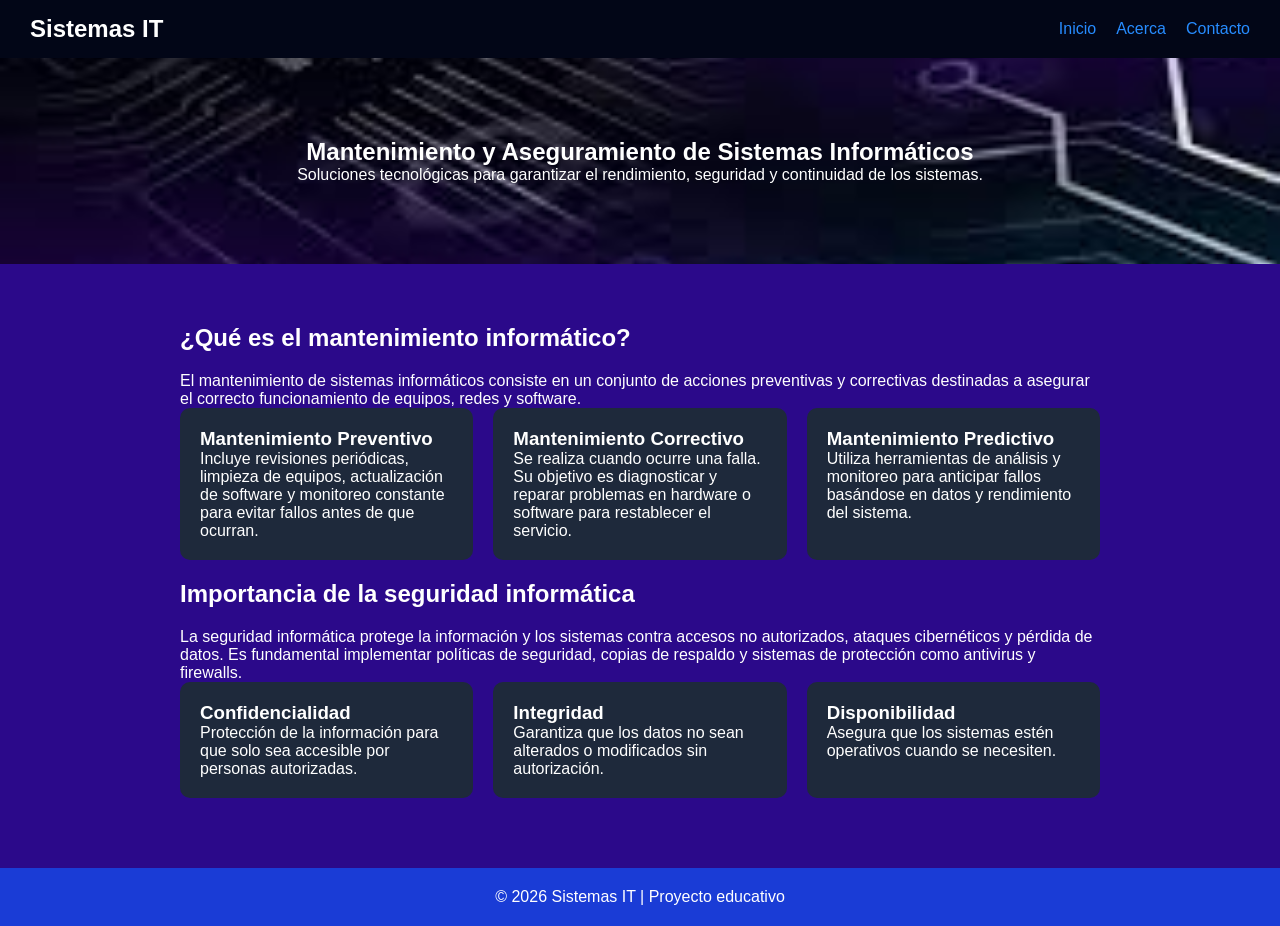
==== about.html @ 4f017f99 "cambio archivo index" ====
<!DOCTYPE html>
<html lang="es">
<head>
    <meta charset="UTF-8">
    <title>Sistemas Informáticos</title>
    <link rel="stylesheet" href="style.css">
</head>
<body>

<header>
    <nav>
        <h1>Sistemas IT</h1>
        <ul>
            <li><a href="index.html">Inicio</a></li>
            <li><a href="about.html">Acerca</a></li>
            <li><a href="contact.html">Contacto</a></li>
        </ul>
    </nav>
</header>

<section class="hero">
    <h2>Mantenimiento y Aseguramiento de Sistemas Informáticos</h2>
    <p>Soluciones tecnológicas para garantizar el rendimiento, seguridad y continuidad de los sistemas.</p>
</section>

<section class="contenido">
    <h2>¿Qué es el mantenimiento informático?</h2>
    <p>
        El mantenimiento de sistemas informáticos consiste en un conjunto de acciones preventivas y correctivas
        destinadas a asegurar el correcto funcionamiento de equipos, redes y software.
    </p>

    <div class="grid">
        <div class="card">
            <h3>Mantenimiento Preventivo</h3>
            <p>
                Incluye revisiones periódicas, limpieza de equipos, actualización de software y monitoreo constante 
                para evitar fallos antes de que ocurran.
            </p>
        </div>

        <div class="card">
            <h3>Mantenimiento Correctivo</h3>
            <p>
                Se realiza cuando ocurre una falla. Su objetivo es diagnosticar y reparar problemas en hardware 
                o software para restablecer el servicio.
            </p>
        </div>

        <div class="card">
            <h3>Mantenimiento Predictivo</h3>
            <p>
                Utiliza herramientas de análisis y monitoreo para anticipar fallos basándose en datos y rendimiento 
                del sistema.
            </p>
        </div>
    </div>

    <h2>Importancia de la seguridad informática</h2>
    <p>
        La seguridad informática protege la información y los sistemas contra accesos no autorizados, ataques 
        cibernéticos y pérdida de datos. Es fundamental implementar políticas de seguridad, copias de respaldo 
        y sistemas de protección como antivirus y firewalls.
    </p>

    <div class="grid">
        <div class="card">
            <h3>Confidencialidad</h3>
            <p>Protección de la información para que solo sea accesible por personas autorizadas.</p>
        </div>

        <div class="card">
            <h3>Integridad</h3>
            <p>Garantiza que los datos no sean alterados o modificados sin autorización.</p>
        </div>

        <div class="card">
            <h3>Disponibilidad</h3>
            <p>Asegura que los sistemas estén operativos cuando se necesiten.</p>
        </div>
    </div>
</section>

<footer>
    <p>© 2026 Sistemas IT | Proyecto educativo</p>
</footer>

</body>
</html>
---- style.css ----
* {
    margin: 0;
    padding: 0;
    box-sizing: border-box;
}

body {
    font-family: Arial, sans-serif;
    background: #2b098a;
    color: rgb(255, 255, 255);
}

/* NAV */
header {
    background: #020617;
    padding: 15px 30px;
}

nav {
    display: flex;
    justify-content: space-between;
    align-items: center;
}

nav ul {
    display: flex;
    list-style: none;
    gap: 20px;
}

nav a {
    color: rgb(39, 140, 255);
    text-decoration: none;
    position: relative;
}

nav a::after {
    content: "";
    width: 0;
    height: 2px;
    background: rgb(71, 233, 233);
    position: absolute;
    left: 0;
    bottom: -5px;
    transition: 0.3s;
}

nav a:hover::after {
    width: 100%;
}

/* HERO */
.hero {
    text-align: center;
    padding: 80px 20px;
    background: url('IMG/informatica.jpg') no-repeat center center;
    background-size: cover;
}

/* CONTENIDO */
.contenido {
    padding: 40px;
    max-width: 1000px;
    margin: auto;
}

.contenido h2 {
    margin: 20px 0;
}

/* GRID */
.grid {
    display: flex;
    flex-wrap: wrap;
    gap: 20px;
}

/* CARDS */
.card {
    flex: 1 1 250px;
    background: #1e293b;
    padding: 20px;
    border-radius: 10px;
    transition: 0.3s;
}

.card:hover {
    transform: translateY(-5px);
    background: #7da7f0;
}

/* FORM */
form {
    display: flex;
    flex-direction: column;
    max-width: 300px;
}

form input, form textarea {
    margin: 10px 0;
    padding: 10px;
    border: none;
    border-radius: 5px;
}

button {
    background: cyan;
    border: none;
    padding: 10px;
    cursor: pointer;
}

/* FOOTER */
footer {
    text-align: center;
    padding: 20px;
    background: #1a3cd6;
    margin-top: 30px;
}
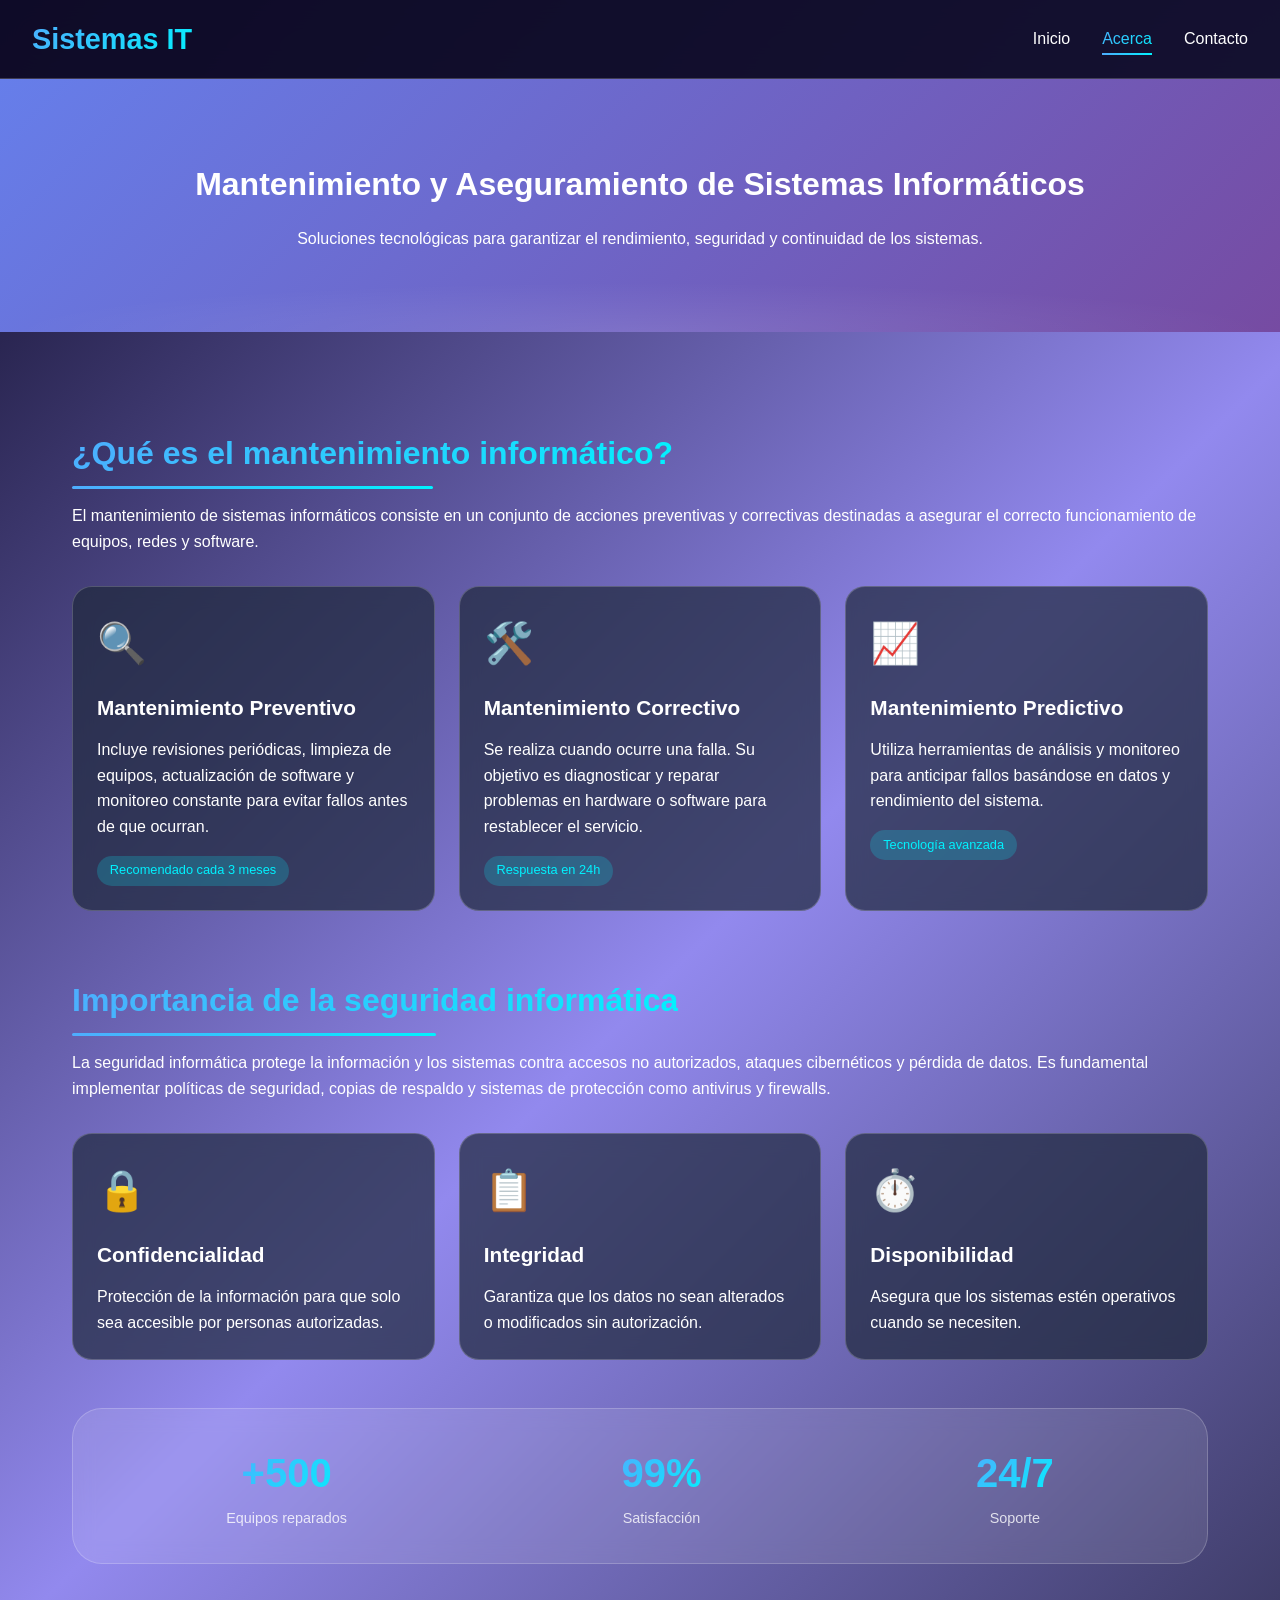
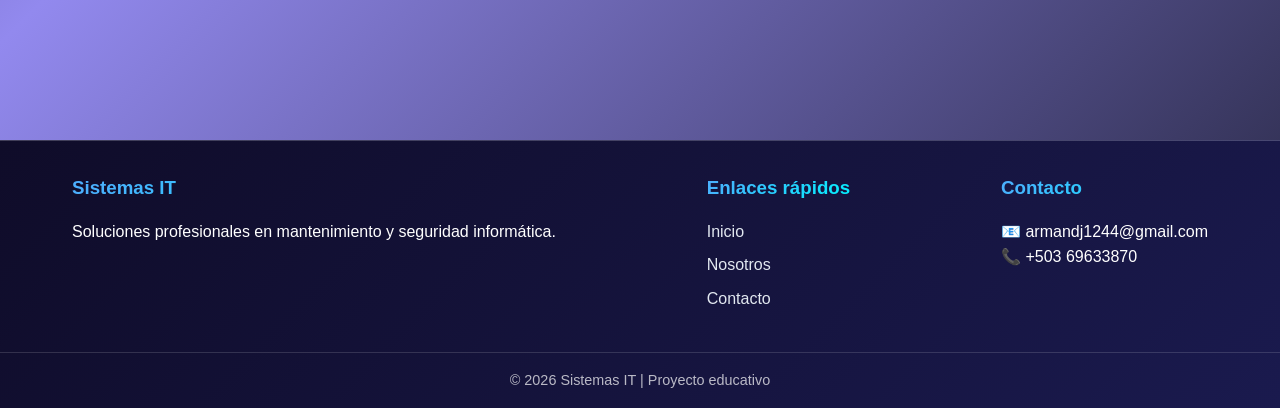
==== commit 1376596c: "main" ====
--- a/about.html
+++ b/about.html
@@ -2,88 +2,140 @@
 <html lang="es">
 <head>
     <meta charset="UTF-8">
-    <title>Sistemas Informáticos</title>
+    <meta name="viewport" content="width=device-width, initial-scale=1.0">
+    <meta name="description" content="Conoce nuestros servicios de mantenimiento y aseguramiento de sistemas informáticos">
+    <title>Sistemas IT | Acerca de nosotros</title>
     <link rel="stylesheet" href="style.css">
 </head>
 <body>
 
 <header>
     <nav>
-        <h1>Sistemas IT</h1>
-        <ul>
+        <div class="logo">
+            <h1>Sistemas IT</h1>
+        </div>
+        <ul class="nav-links">
             <li><a href="index.html">Inicio</a></li>
-            <li><a href="about.html">Acerca</a></li>
+            <li><a href="about.html" class="active">Acerca</a></li>
             <li><a href="contact.html">Contacto</a></li>
         </ul>
+        <div class="menu-toggle">☰</div>
     </nav>
 </header>
 
-<section class="hero">
-    <h2>Mantenimiento y Aseguramiento de Sistemas Informáticos</h2>
-    <p>Soluciones tecnológicas para garantizar el rendimiento, seguridad y continuidad de los sistemas.</p>
-</section>
+<main>
+    <section class="hero-small">
+        <h2>Mantenimiento y Aseguramiento de Sistemas Informáticos</h2>
+        <p>Soluciones tecnológicas para garantizar el rendimiento, seguridad y continuidad de los sistemas.</p>
+    </section>
 
-<section class="contenido">
-    <h2>¿Qué es el mantenimiento informático?</h2>
-    <p>
-        El mantenimiento de sistemas informáticos consiste en un conjunto de acciones preventivas y correctivas
-        destinadas a asegurar el correcto funcionamiento de equipos, redes y software.
-    </p>
-
-    <div class="grid">
-        <div class="card">
-            <h3>Mantenimiento Preventivo</h3>
-            <p>
-                Incluye revisiones periódicas, limpieza de equipos, actualización de software y monitoreo constante 
-                para evitar fallos antes de que ocurran.
-            </p>
+    <section class="contenido">
+        <div class="about-intro">
+            <h2 class="section-title">¿Qué es el mantenimiento informático?</h2>
+            <p>El mantenimiento de sistemas informáticos consiste en un conjunto de acciones preventivas y correctivas destinadas a asegurar el correcto funcionamiento de equipos, redes y software.</p>
         </div>
 
-        <div class="card">
-            <h3>Mantenimiento Correctivo</h3>
-            <p>
-                Se realiza cuando ocurre una falla. Su objetivo es diagnosticar y reparar problemas en hardware 
-                o software para restablecer el servicio.
-            </p>
+        <div class="cards-grid">
+            <div class="card">
+                <div class="card-icon">🔍</div>
+                <h3>Mantenimiento Preventivo</h3>
+                <p>Incluye revisiones periódicas, limpieza de equipos, actualización de software y monitoreo constante para evitar fallos antes de que ocurran.</p>
+                <div class="card-footer">
+                    <span class="badge">Recomendado cada 3 meses</span>
+                </div>
+            </div>
+
+            <div class="card">
+                <div class="card-icon">🛠️</div>
+                <h3>Mantenimiento Correctivo</h3>
+                <p>Se realiza cuando ocurre una falla. Su objetivo es diagnosticar y reparar problemas en hardware o software para restablecer el servicio.</p>
+                <div class="card-footer">
+                    <span class="badge">Respuesta en 24h</span>
+                </div>
+            </div>
+
+            <div class="card">
+                <div class="card-icon">📈</div>
+                <h3>Mantenimiento Predictivo</h3>
+                <p>Utiliza herramientas de análisis y monitoreo para anticipar fallos basándose en datos y rendimiento del sistema.</p>
+                <div class="card-footer">
+                    <span class="badge">Tecnología avanzada</span>
+                </div>
+            </div>
         </div>
 
-        <div class="card">
-            <h3>Mantenimiento Predictivo</h3>
-            <p>
-                Utiliza herramientas de análisis y monitoreo para anticipar fallos basándose en datos y rendimiento 
-                del sistema.
-            </p>
+        <div class="security-section">
+            <h2 class="section-title">Importancia de la seguridad informática</h2>
+            <p>La seguridad informática protege la información y los sistemas contra accesos no autorizados, ataques cibernéticos y pérdida de datos. Es fundamental implementar políticas de seguridad, copias de respaldo y sistemas de protección como antivirus y firewalls.</p>
+        </div>
+
+        <div class="cards-grid">
+            <div class="card">
+                <div class="card-icon">🔒</div>
+                <h3>Confidencialidad</h3>
+                <p>Protección de la información para que solo sea accesible por personas autorizadas.</p>
+            </div>
+
+            <div class="card">
+                <div class="card-icon">📋</div>
+                <h3>Integridad</h3>
+                <p>Garantiza que los datos no sean alterados o modificados sin autorización.</p>
+            </div>
+
+            <div class="card">
+                <div class="card-icon">⏱️</div>
+                <h3>Disponibilidad</h3>
+                <p>Asegura que los sistemas estén operativos cuando se necesiten.</p>
+            </div>
+        </div>
+
+        <div class="stats-section">
+            <div class="stat">
+                <span class="stat-number">+500</span>
+                <span class="stat-label">Equipos reparados</span>
+            </div>
+            <div class="stat">
+                <span class="stat-number">99%</span>
+                <span class="stat-label">Satisfacción</span>
+            </div>
+            <div class="stat">
+                <span class="stat-number">24/7</span>
+                <span class="stat-label">Soporte</span>
+            </div>
+        </div>
+    </section>
+</main>
+
+<footer>
+    <div class="footer-content">
+        <div class="footer-section">
+            <h3>Sistemas IT</h3>
+            <p>Soluciones profesionales en mantenimiento y seguridad informática.</p>
+        </div>
+        <div class="footer-section">
+            <h3>Enlaces rápidos</h3>
+            <ul>
+                <li><a href="index.html">Inicio</a></li>
+                <li><a href="about.html">Nosotros</a></li>
+                <li><a href="contact.html">Contacto</a></li>
+            </ul>
+        </div>
+        <div class="footer-section">
+            <h3>Contacto</h3>
+            <p>📧 armandj1244@gmail.com</p>
+            <p>📞 +503 69633870</p>
         </div>
     </div>
+    <div class="footer-bottom">
+        <p>© 2026 Sistemas IT | Proyecto educativo</p>
+    </div>
+</footer>
 
-    <h2>Importancia de la seguridad informática</h2>
-    <p>
-        La seguridad informática protege la información y los sistemas contra accesos no autorizados, ataques 
-        cibernéticos y pérdida de datos. Es fundamental implementar políticas de seguridad, copias de respaldo 
-        y sistemas de protección como antivirus y firewalls.
-    </p>
-
-    <div class="grid">
-        <div class="card">
-            <h3>Confidencialidad</h3>
-            <p>Protección de la información para que solo sea accesible por personas autorizadas.</p>
-        </div>
-
-        <div class="card">
-            <h3>Integridad</h3>
-            <p>Garantiza que los datos no sean alterados o modificados sin autorización.</p>
-        </div>
-
-        <div class="card">
-            <h3>Disponibilidad</h3>
-            <p>Asegura que los sistemas estén operativos cuando se necesiten.</p>
-        </div>
-    </div>
-</section>
-
-<footer>
-    <p>© 2026 Sistemas IT | Proyecto educativo</p>
-</footer>
+<script>
+    document.querySelector('.menu-toggle')?.addEventListener('click', function() {
+        document.querySelector('.nav-links').classList.toggle('show');
+    });
+</script>
 
 </body>
 </html>
--- a/style.css
+++ b/style.css
@@ -4,116 +4,999 @@
     box-sizing: border-box;
 }
 
+:root {
+    --primary: #0f0c29;
+    --primary-dark: #020010;
+    --primary-light: #3a3a9b;
+    --gradient-1: linear-gradient(135deg, #667eea 0%, #764ba2 100%);
+    --gradient-2: linear-gradient(135deg, #f093fb 0%, #f5576c 100%);
+    --gradient-3: linear-gradient(135deg, #4facfe 0%, #00f2fe 100%);
+    --gradient-4: linear-gradient(135deg, #43e97b 0%, #38f9d7 100%);
+    --gradient-5: linear-gradient(135deg, #fa709a 0%, #fee140 100%);
+    --gradient-6: linear-gradient(135deg, #a8edea 0%, #fed6e3 100%);
+    --accent-cyan: #00f2fe;
+    --accent-pink: #f5576c;
+    --accent-purple: #a855f7;
+    --accent-green: #22c55e;
+    --text-light: #ffffff;
+    --text-gray: #e2e8f0;
+    --card-bg: rgba(30, 41, 59, 0.7);
+    --glass-bg: rgba(255, 255, 255, 0.1);
+    --glass-border: rgba(255, 255, 255, 0.2);
+}
+
 body {
-    font-family: Arial, sans-serif;
-    background: #2b098a;
-    color: rgb(255, 255, 255);
-}
-
-/* NAV */
+    font-family: 'Poppins', 'Segoe UI', Tahoma, Geneva, Verdana, sans-serif;
+    background: linear-gradient(135deg, #0f0c29 0%, #9289ee 50%, #24243e 100%);
+    color: var(--text-light);
+    line-height: 1.6;
+    min-height: 100vh;
+    overflow-x: hidden;
+}
+
+/* Animaciones globales */
+@keyframes fadeInUp {
+    from {
+        opacity: 0;
+        transform: translateY(30px);
+    }
+    to {
+        opacity: 1;
+        transform: translateY(0);
+    }
+}
+
+@keyframes fadeInLeft {
+    from {
+        opacity: 0;
+        transform: translateX(-30px);
+    }
+    to {
+        opacity: 1;
+        transform: translateX(0);
+    }
+}
+
+@keyframes fadeInRight {
+    from {
+        opacity: 0;
+        transform: translateX(30px);
+    }
+    to {
+        opacity: 1;
+        transform: translateX(0);
+    }
+}
+
+@keyframes float {
+    0%, 100% {
+        transform: translateY(0px);
+    }
+    50% {
+        transform: translateY(-20px);
+    }
+}
+
+@keyframes pulse {
+    0%, 100% {
+        transform: scale(1);
+    }
+    50% {
+        transform: scale(1.05);
+    }
+}
+
+@keyframes shimmer {
+    0% {
+        background-position: -1000px 0;
+    }
+    100% {
+        background-position: 1000px 0;
+    }
+}
+
+@keyframes spin {
+    from {
+        transform: rotate(0deg);
+    }
+    to {
+        transform: rotate(360deg);
+    }
+}
+
+@keyframes gradientBG {
+    0% {
+        background-position: 0% 50%;
+    }
+    50% {
+        background-position: 100% 50%;
+    }
+    100% {
+        background-position: 0% 50%;
+    }
+}
+
+/* ============ NAVEGACIÓN ============ */
 header {
-    background: #020617;
-    padding: 15px 30px;
+    background: rgba(15, 12, 41, 0.95);
+    backdrop-filter: blur(15px);
+    padding: 1rem 2rem;
+    position: sticky;
+    top: 0;
+    z-index: 1000;
+    border-bottom: 1px solid var(--glass-border);
+    animation: fadeInDown 0.6s ease;
+}
+
+@keyframes fadeInDown {
+    from {
+        opacity: 0;
+        transform: translateY(-100%);
+    }
+    to {
+        opacity: 1;
+        transform: translateY(0);
+    }
 }
 
 nav {
     display: flex;
     justify-content: space-between;
     align-items: center;
-}
-
-nav ul {
+    max-width: 1400px;
+    margin: 0 auto;
+}
+
+.logo h1 {
+    font-size: 1.8rem;
+    background: var(--gradient-3);
+    -webkit-background-clip: text;
+    background-clip: text;
+    color: transparent;
+    font-weight: bold;
+    animation: pulse 2s infinite;
+}
+
+.nav-links {
     display: flex;
     list-style: none;
-    gap: 20px;
-}
-
-nav a {
-    color: rgb(39, 140, 255);
+    gap: 2rem;
+}
+
+.nav-links li a {
+    color: var(--text-light);
     text-decoration: none;
+    font-weight: 500;
+    transition: all 0.3s ease;
     position: relative;
-}
-
-nav a::after {
+    padding: 0.5rem 0;
+}
+
+.nav-links li a::after {
     content: "";
     width: 0;
     height: 2px;
-    background: rgb(71, 233, 233);
+    background: var(--gradient-3);
     position: absolute;
     left: 0;
-    bottom: -5px;
-    transition: 0.3s;
-}
-
-nav a:hover::after {
+    bottom: 0;
+    transition: width 0.3s ease;
+}
+
+.nav-links li a:hover::after,
+.nav-links li a.active::after {
     width: 100%;
 }
 
-/* HERO */
+.nav-links li a.active {
+    background: var(--gradient-3);
+    -webkit-background-clip: text;
+    background-clip: text;
+    color: transparent;
+}
+
+.menu-toggle {
+    display: none;
+    font-size: 1.8rem;
+    cursor: pointer;
+    color: var(--text-light);
+}
+
+/* ============ HERO ============ */
 .hero {
     text-align: center;
+    padding: 120px 20px;
+    background: linear-gradient(135deg, rgba(15, 12, 41, 0.8), rgba(36, 36, 62, 0.9)), url('IMG/informatica.jpg');
+    background-size: cover;
+    background-position: center;
+    background-attachment: fixed;
+    position: relative;
+    overflow: hidden;
+}
+
+.hero::before {
+    content: '';
+    position: absolute;
+    top: 0;
+    left: 0;
+    right: 0;
+    bottom: 0;
+    background: radial-gradient(circle at center, transparent 0%, rgba(0,0,0,0.3) 100%);
+    pointer-events: none;
+}
+
+.hero-content {
+    max-width: 800px;
+    margin: 0 auto;
+    position: relative;
+    z-index: 1;
+}
+
+.hero h1 {
+    font-size: 3.5rem;
+    margin-bottom: 1rem;
+    animation: fadeInUp 0.8s ease;
+    background: var(--gradient-3);
+    -webkit-background-clip: text;
+    background-clip: text;
+    color: transparent;
+}
+
+.hero .highlight {
+    background: var(--gradient-2);
+    -webkit-background-clip: text;
+    background-clip: text;
+    color: transparent;
+    display: inline-block;
+    animation: pulse 2s infinite;
+}
+
+.hero p {
+    font-size: 1.2rem;
+    margin-bottom: 2rem;
+    animation: fadeInUp 0.8s ease 0.2s both;
+}
+
+.btn-primary {
+    display: inline-block;
+    background: var(--gradient-3);
+    color: var(--primary-dark);
+    padding: 12px 30px;
+    border-radius: 50px;
+    text-decoration: none;
+    font-weight: bold;
+    transition: all 0.3s ease;
+    animation: fadeInUp 0.8s ease 0.4s both;
+    position: relative;
+    overflow: hidden;
+}
+
+.btn-primary::before {
+    content: '';
+    position: absolute;
+    top: 0;
+    left: -100%;
+    width: 100%;
+    height: 100%;
+    background: linear-gradient(90deg, transparent, rgba(255,255,255,0.3), transparent);
+    transition: left 0.5s ease;
+}
+
+.btn-primary:hover {
+    transform: translateY(-3px);
+    box-shadow: 0 10px 30px rgba(0, 242, 254, 0.3);
+}
+
+.btn-primary:hover::before {
+    left: 100%;
+}
+
+/* Hero pequeño */
+.hero-small {
+    text-align: center;
     padding: 80px 20px;
-    background: url('IMG/informatica.jpg') no-repeat center center;
-    background-size: cover;
-}
-
-/* CONTENIDO */
+    background: var(--gradient-1);
+    position: relative;
+    overflow: hidden;
+}
+
+.hero-small::after {
+    content: '';
+    position: absolute;
+    bottom: -50px;
+    left: 0;
+    width: 100%;
+    height: 100px;
+    background: radial-gradient(ellipse at center, rgba(255,255,255,0.1) 0%, transparent 70%);
+}
+
+.hero-small h2 {
+    font-size: 2rem;
+    margin-bottom: 1rem;
+    animation: fadeInUp 0.8s ease;
+}
+
+/* ============ CONTENIDO ============ */
 .contenido {
-    padding: 40px;
-    max-width: 1000px;
-    margin: auto;
-}
-
-.contenido h2 {
-    margin: 20px 0;
-}
-
-/* GRID */
-.grid {
+    max-width: 1200px;
+    margin: 0 auto;
+    padding: 4rem 2rem;
+}
+
+.section-title {
+    font-size: 2rem;
+    margin: 2rem 0 1.5rem 0;
+    position: relative;
+    display: inline-block;
+    background: var(--gradient-3);
+    -webkit-background-clip: text;
+    background-clip: text;
+    color: transparent;
+}
+
+.section-title::after {
+    content: "";
+    position: absolute;
+    bottom: -10px;
+    left: 0;
+    width: 60%;
+    height: 3px;
+    background: var(--gradient-3);
+    border-radius: 3px;
+    animation: slideIn 0.5s ease;
+}
+
+@keyframes slideIn {
+    from {
+        width: 0;
+    }
+    to {
+        width: 60%;
+    }
+}
+
+/* ============ CARDS CON ANIMACIONES ============ */
+.cards-grid {
+    display: grid;
+    grid-template-columns: repeat(auto-fit, minmax(300px, 1fr));
+    gap: 1.5rem;
+    margin: 2rem 0;
+}
+
+.card {
+    background: var(--card-bg);
+    backdrop-filter: blur(10px);
+    padding: 1.5rem;
+    border-radius: 20px;
+    transition: all 0.4s cubic-bezier(0.175, 0.885, 0.32, 1.275);
+    border: 1px solid var(--glass-border);
+    position: relative;
+    overflow: hidden;
+    animation: fadeInUp 0.6s ease backwards;
+}
+
+.card:nth-child(1) { animation-delay: 0.1s; }
+.card:nth-child(2) { animation-delay: 0.2s; }
+.card:nth-child(3) { animation-delay: 0.3s; }
+.card:nth-child(4) { animation-delay: 0.4s; }
+.card:nth-child(5) { animation-delay: 0.5s; }
+
+.card::before {
+    content: '';
+    position: absolute;
+    top: 0;
+    left: 0;
+    width: 100%;
+    height: 100%;
+    background: linear-gradient(135deg, rgba(255,255,255,0.1), transparent);
+    opacity: 0;
+    transition: opacity 0.3s ease;
+}
+
+.card:hover {
+    transform: translateY(-10px) scale(1.02);
+    background: rgba(30, 41, 59, 0.9);
+    border-color: var(--accent-cyan);
+    box-shadow: 0 20px 40px rgba(0, 0, 0, 0.3);
+}
+
+.card:hover::before {
+    opacity: 1;
+}
+
+.card-icon {
+    font-size: 2.5rem;
+    margin-bottom: 1rem;
+    display: inline-block;
+    transition: transform 0.3s ease;
+}
+
+.card:hover .card-icon {
+    transform: scale(1.1) rotate(5deg);
+}
+
+.card h3 {
+    margin-bottom: 0.8rem;
+    font-size: 1.3rem;
+}
+
+.card-footer {
+    margin-top: 1rem;
+}
+
+.badge {
+    display: inline-block;
+    background: rgba(0, 242, 254, 0.2);
+    padding: 0.3rem 0.8rem;
+    border-radius: 20px;
+    font-size: 0.8rem;
+    color: var(--accent-cyan);
+    transition: all 0.3s ease;
+}
+
+.card:hover .badge {
+    background: rgba(0, 242, 254, 0.4);
+    letter-spacing: 0.5px;
+}
+
+/* Gradientes para cada card */
+.card-warning { background: linear-gradient(135deg, rgba(245, 158, 11, 0.2), rgba(30, 41, 59, 0.7)); border-top: 3px solid #f59e0b; }
+.card-danger { background: linear-gradient(135deg, rgba(239, 68, 68, 0.2), rgba(30, 41, 59, 0.7)); border-top: 3px solid #ef4444; }
+.card-info { background: linear-gradient(135deg, rgba(59, 130, 246, 0.2), rgba(30, 41, 59, 0.7)); border-top: 3px solid #3b82f6; }
+.card-success { background: linear-gradient(135deg, rgba(16, 185, 129, 0.2), rgba(30, 41, 59, 0.7)); border-top: 3px solid #10b981; }
+.card-primary { background: linear-gradient(135deg, rgba(168, 85, 247, 0.2), rgba(30, 41, 59, 0.7)); border-top: 3px solid #a855f7; }
+
+/* ============ INFO BOX ANIMADO ============ */
+.info-box {
+    background: var(--glass-bg);
+    backdrop-filter: blur(10px);
+    padding: 1.5rem;
+    border-radius: 20px;
+    margin: 1.5rem 0;
+    border: 1px solid var(--glass-border);
+    transition: all 0.3s ease;
+    animation: fadeInLeft 0.6s ease;
+}
+
+.info-box:hover {
+    transform: translateX(10px);
+    border-color: var(--accent-cyan);
+    box-shadow: 0 5px 20px rgba(0, 242, 254, 0.2);
+}
+
+.mt-2 {
+    margin-top: 1rem;
+}
+
+/* ============ GRID 3 COLUMNAS ============ */
+.grid-3cols {
+    display: grid;
+    grid-template-columns: repeat(auto-fit, minmax(280px, 1fr));
+    gap: 1.5rem;
+    margin: 2rem 0;
+}
+
+.info-card {
+    background: var(--glass-bg);
+    backdrop-filter: blur(10px);
+    padding: 1.5rem;
+    border-radius: 20px;
+    text-align: center;
+    transition: all 0.3s ease;
+    border: 1px solid var(--glass-border);
+    animation: fadeInRight 0.6s ease backwards;
+}
+
+.info-card:nth-child(1) { animation-delay: 0.1s; }
+.info-card:nth-child(2) { animation-delay: 0.2s; }
+.info-card:nth-child(3) { animation-delay: 0.3s; }
+
+.info-card:hover {
+    transform: translateY(-8px) rotateX(5deg);
+    background: rgba(255, 255, 255, 0.15);
+    border-color: var(--accent-pink);
+}
+
+.info-icon {
+    width: 70px;
+    height: 70px;
+    object-fit: cover;
+    border-radius: 50%;
+    margin-bottom: 1rem;
+    transition: all 0.3s ease;
+    border: 2px solid transparent;
+}
+
+.info-card:hover .info-icon {
+    transform: scale(1.1) rotate(360deg);
+    border-color: var(--accent-cyan);
+}
+
+.benefits-list {
+    text-align: left;
+    list-style: none;
+}
+
+.benefits-list li {
+    margin: 0.5rem 0;
+    opacity: 0;
+    animation: fadeInRight 0.3s ease forwards;
+}
+
+.benefits-list li:nth-child(1) { animation-delay: 0.1s; }
+.benefits-list li:nth-child(2) { animation-delay: 0.2s; }
+.benefits-list li:nth-child(3) { animation-delay: 0.3s; }
+.benefits-list li:nth-child(4) { animation-delay: 0.4s; }
+
+/* ============ LISTAS ============ */
+.info-list {
+    background: rgba(0, 0, 0, 0.2);
+    border-radius: 15px;
+    padding: 1rem;
+    margin: 1rem 0;
+}
+
+.list-item {
+    padding: 0.8rem;
+    border-bottom: 1px solid var(--glass-border);
+    transition: all 0.3s ease;
+    cursor: pointer;
+}
+
+.list-item:hover {
+    transform: translateX(10px);
+    background: rgba(255, 255, 255, 0.05);
+}
+
+.list-item:last-child {
+    border-bottom: none;
+}
+
+/* ============ SECURITY TAGS ============ */
+.security-grid {
     display: flex;
     flex-wrap: wrap;
-    gap: 20px;
-}
-
-/* CARDS */
-.card {
-    flex: 1 1 250px;
-    background: #1e293b;
-    padding: 20px;
+    gap: 0.8rem;
+    margin: 1rem 0;
+}
+
+.security-tag {
+    background: linear-gradient(135deg, rgba(59, 130, 246, 0.4), rgba(168, 85, 247, 0.4));
+    padding: 0.5rem 1rem;
+    border-radius: 25px;
+    font-size: 0.9rem;
+    transition: all 0.3s ease;
+    cursor: pointer;
+    animation: fadeInUp 0.4s ease backwards;
+}
+
+.security-tag:nth-child(1) { animation-delay: 0.05s; }
+.security-tag:nth-child(2) { animation-delay: 0.1s; }
+.security-tag:nth-child(3) { animation-delay: 0.15s; }
+.security-tag:nth-child(4) { animation-delay: 0.2s; }
+.security-tag:nth-child(5) { animation-delay: 0.25s; }
+.security-tag:nth-child(6) { animation-delay: 0.3s; }
+
+.security-tag:hover {
+    transform: translateY(-3px) scale(1.05);
+    background: var(--gradient-3);
+    color: var(--primary-dark);
+    box-shadow: 0 5px 15px rgba(0, 242, 254, 0.3);
+}
+
+/* ============ RECOMENDACIONES ============ */
+.recommendations ul {
+    background: rgba(0, 0, 0, 0.2);
+    border-radius: 20px;
+    padding: 1.5rem 2rem;
+    list-style: none;
+}
+
+.recommendations li {
+    margin: 0.8rem 0;
+    padding-left: 1.5rem;
+    position: relative;
+    transition: all 0.3s ease;
+    cursor: pointer;
+}
+
+.recommendations li:hover {
+    transform: translateX(10px);
+    color: var(--accent-cyan);
+}
+
+.recommendations li::before {
+    content: '✨';
+    position: absolute;
+    left: 0;
+    opacity: 0;
+    transition: opacity 0.3s ease;
+}
+
+.recommendations li:hover::before {
+    opacity: 1;
+}
+
+/* ============ TECH BADGES ============ */
+.tech-grid {
+    display: flex;
+    flex-wrap: wrap;
+    gap: 1rem;
+    margin: 1rem 0;
+}
+
+.tech-badge {
+    background: linear-gradient(135deg, rgba(0, 242, 254, 0.2), rgba(245, 87, 108, 0.2));
+    padding: 0.6rem 1.2rem;
+    border-radius: 30px;
+    font-weight: 500;
+    transition: all 0.3s ease;
+    cursor: pointer;
+    animation: fadeInUp 0.4s ease backwards;
+}
+
+.tech-badge:hover {
+    transform: translateY(-5px) scale(1.05);
+    background: var(--gradient-3);
+    color: var(--primary-dark);
+    box-shadow: 0 8px 25px rgba(0, 242, 254, 0.4);
+}
+
+/* ============ CONCLUSION BOX ============ */
+.conclusion-box {
+    background: var(--gradient-1);
+    padding: 2rem;
+    border-radius: 20px;
+    margin: 2rem 0;
+    text-align: center;
+    position: relative;
+    overflow: hidden;
+    animation: fadeInUp 0.6s ease;
+}
+
+.conclusion-box::before {
+    content: '';
+    position: absolute;
+    top: -50%;
+    left: -50%;
+    width: 200%;
+    height: 200%;
+    background: radial-gradient(circle, rgba(255,255,255,0.1) 0%, transparent 70%);
+    animation: spin 20s linear infinite;
+}
+
+.conclusion-box h2 {
+    position: relative;
+    z-index: 1;
+}
+
+.conclusion-box p {
+    position: relative;
+    z-index: 1;
+}
+
+/* ============ ESTADÍSTICAS ============ */
+.stats-section {
+    display: flex;
+    justify-content: space-around;
+    flex-wrap: wrap;
+    gap: 2rem;
+    margin: 3rem 0;
+    padding: 2rem;
+    background: var(--glass-bg);
+    backdrop-filter: blur(10px);
+    border-radius: 30px;
+    border: 1px solid var(--glass-border);
+}
+
+.stat {
+    text-align: center;
+    transition: all 0.3s ease;
+}
+
+.stat:hover {
+    transform: translateY(-5px);
+}
+
+.stat-number {
+    display: block;
+    font-size: 2.5rem;
+    font-weight: bold;
+    background: var(--gradient-3);
+    -webkit-background-clip: text;
+    background-clip: text;
+    color: transparent;
+    animation: pulse 2s infinite;
+}
+
+.stat-label {
+    font-size: 0.9rem;
+    opacity: 0.8;
+}
+
+/* ============ CONTACTO ============ */
+.contact-container {
+    display: grid;
+    grid-template-columns: 1fr 1fr;
+    gap: 3rem;
+    max-width: 1200px;
+    margin: 3rem auto;
+    padding: 2rem;
+}
+
+.contact-info h2,
+.contact-form h3 {
+    margin-bottom: 1rem;
+}
+
+.contact-details {
+    margin-top: 2rem;
+}
+
+.contact-item {
+    display: flex;
+    align-items: center;
+    gap: 1rem;
+    padding: 1rem;
+    background: var(--glass-bg);
+    backdrop-filter: blur(10px);
+    border-radius: 15px;
+    margin-bottom: 1rem;
+    transition: all 0.3s ease;
+    animation: fadeInLeft 0.5s ease backwards;
+}
+
+.contact-item:nth-child(1) { animation-delay: 0.1s; }
+.contact-item:nth-child(2) { animation-delay: 0.2s; }
+.contact-item:nth-child(3) { animation-delay: 0.3s; }
+.contact-item:nth-child(4) { animation-delay: 0.4s; }
+
+.contact-item:hover {
+    transform: translateX(10px);
+    background: rgba(255, 255, 255, 0.15);
+}
+
+.contact-icon {
+    font-size: 2rem;
+}
+
+.contact-details h4 {
+    margin-bottom: 0.25rem;
+}
+
+.contact-form {
+    background: var(--card-bg);
+    backdrop-filter: blur(10px);
+    padding: 2rem;
+    border-radius: 20px;
+    border: 1px solid var(--glass-border);
+    animation: fadeInRight 0.8s ease;
+}
+
+.form-group {
+    margin-bottom: 1rem;
+}
+
+.form-group input,
+.form-group textarea,
+.form-group select {
+    width: 100%;
+    padding: 0.8rem;
+    border: 1px solid var(--glass-border);
     border-radius: 10px;
-    transition: 0.3s;
-}
-
-.card:hover {
-    transform: translateY(-5px);
-    background: #7da7f0;
-}
-
-/* FORM */
-form {
+    background: rgba(255, 255, 255, 0.1);
+    color: var(--text-light);
+    transition: all 0.3s ease;
+}
+
+.form-group input:focus,
+.form-group textarea:focus,
+.form-group select:focus {
+    outline: none;
+    border-color: var(--accent-cyan);
+    box-shadow: 0 0 10px rgba(0, 242, 254, 0.3);
+    background: rgba(255, 255, 255, 0.15);
+}
+
+.form-group input::placeholder,
+.form-group textarea::placeholder {
+    color: rgba(255, 255, 255, 0.5);
+}
+
+.btn-submit {
+    width: 100%;
+    padding: 0.8rem;
+    background: var(--gradient-3);
+    border: none;
+    border-radius: 10px;
+    color: var(--primary-dark);
+    font-weight: bold;
+    cursor: pointer;
+    transition: all 0.3s ease;
+    font-size: 1rem;
+}
+
+.btn-submit:hover {
+    transform: scale(1.02);
+    box-shadow: 0 5px 20px rgba(0, 242, 254, 0.4);
+}
+
+.form-message {
+    margin-top: 1rem;
+    padding: 0.8rem;
+    border-radius: 10px;
+    text-align: center;
+    animation: fadeInUp 0.3s ease;
+}
+
+.form-message.success {
+    background: rgba(16, 185, 129, 0.3);
+    border: 1px solid #10b981;
+}
+
+.form-message.error {
+    background: rgba(239, 68, 68, 0.3);
+    border: 1px solid #ef4444;
+}
+
+/* ============ FOOTER ============ */
+footer {
+    background: linear-gradient(135deg, #0f0c29, #1a1a4e);
+    margin-top: 4rem;
+    border-top: 1px solid var(--glass-border);
+}
+
+.footer-content {
     display: flex;
-    flex-direction: column;
-    max-width: 300px;
-}
-
-form input, form textarea {
-    margin: 10px 0;
-    padding: 10px;
-    border: none;
+    justify-content: space-between;
+    flex-wrap: wrap;
+    gap: 2rem;
+    max-width: 1200px;
+    margin: 0 auto;
+    padding: 2rem;
+}
+
+.footer-section h3 {
+    margin-bottom: 1rem;
+    background: var(--gradient-3);
+    -webkit-background-clip: text;
+    background-clip: text;
+    color: transparent;
+}
+
+.footer-section ul {
+    list-style: none;
+}
+
+.footer-section ul li {
+    margin-bottom: 0.5rem;
+}
+
+.footer-section ul li a {
+    color: var(--text-gray);
+    text-decoration: none;
+    transition: all 0.3s ease;
+}
+
+.footer-section ul li a:hover {
+    color: var(--accent-cyan);
+    transform: translateX(5px);
+    display: inline-block;
+}
+
+.footer-bottom {
+    text-align: center;
+    padding: 1rem;
+    border-top: 1px solid var(--glass-border);
+    font-size: 0.9rem;
+    opacity: 0.7;
+}
+
+/* ============ RESPONSIVE ============ */
+@media (max-width: 768px) {
+    .menu-toggle {
+        display: block;
+    }
+    
+    .nav-links {
+        display: none;
+        position: absolute;
+        top: 100%;
+        left: 0;
+        right: 0;
+        background: var(--primary-dark);
+        flex-direction: column;
+        padding: 1rem;
+        gap: 0;
+        border-bottom: 1px solid var(--glass-border);
+    }
+    
+    .nav-links.show {
+        display: flex;
+    }
+    
+    .nav-links li {
+        padding: 0.8rem;
+        text-align: center;
+    }
+    
+    .hero h1 {
+        font-size: 2rem;
+    }
+    
+    .contact-container {
+        grid-template-columns: 1fr;
+        padding: 1rem;
+    }
+    
+    .cards-grid {
+        grid-template-columns: 1fr;
+    }
+    
+    .grid-3cols {
+        grid-template-columns: 1fr;
+    }
+    
+    .footer-content {
+        flex-direction: column;
+        text-align: center;
+    }
+    
+    .section-title {
+        font-size: 1.5rem;
+    }
+}
+
+/* ============ SCROLLBAR PERSONALIZADA ============ */
+::-webkit-scrollbar {
+    width: 10px;
+}
+
+::-webkit-scrollbar-track {
+    background: var(--primary-dark);
+}
+
+::-webkit-scrollbar-thumb {
+    background: var(--gradient-3);
     border-radius: 5px;
 }
 
-button {
-    background: cyan;
-    border: none;
-    padding: 10px;
-    cursor: pointer;
-}
-
-/* FOOTER */
-footer {
-    text-align: center;
-    padding: 20px;
-    background: #1a3cd6;
-    margin-top: 30px;
+::-webkit-scrollbar-thumb:hover {
+    background: var(--gradient-2);
+}
+
+/* ============ EFECTO DE PARTICULAS (opcional) ============ */
+.particles {
+    position: fixed;
+    top: 0;
+    left: 0;
+    width: 100%;
+    height: 100%;
+    pointer-events: none;
+    z-index: -1;
+}
+
+.particle {
+    position: absolute;
+    background: radial-gradient(circle, rgba(0,242,254,0.5), transparent);
+    border-radius: 50%;
+    pointer-events: none;
+    animation: float-particle linear infinite;
+}
+
+@keyframes float-particle {
+    0% {
+        transform: translateY(100vh) rotate(0deg);
+        opacity: 0;
+    }
+    10% {
+        opacity: 1;
+    }
+    90% {
+        opacity: 1;
+    }
+    100% {
+        transform: translateY(-100vh) rotate(360deg);
+        opacity: 0;
+    }
 }
